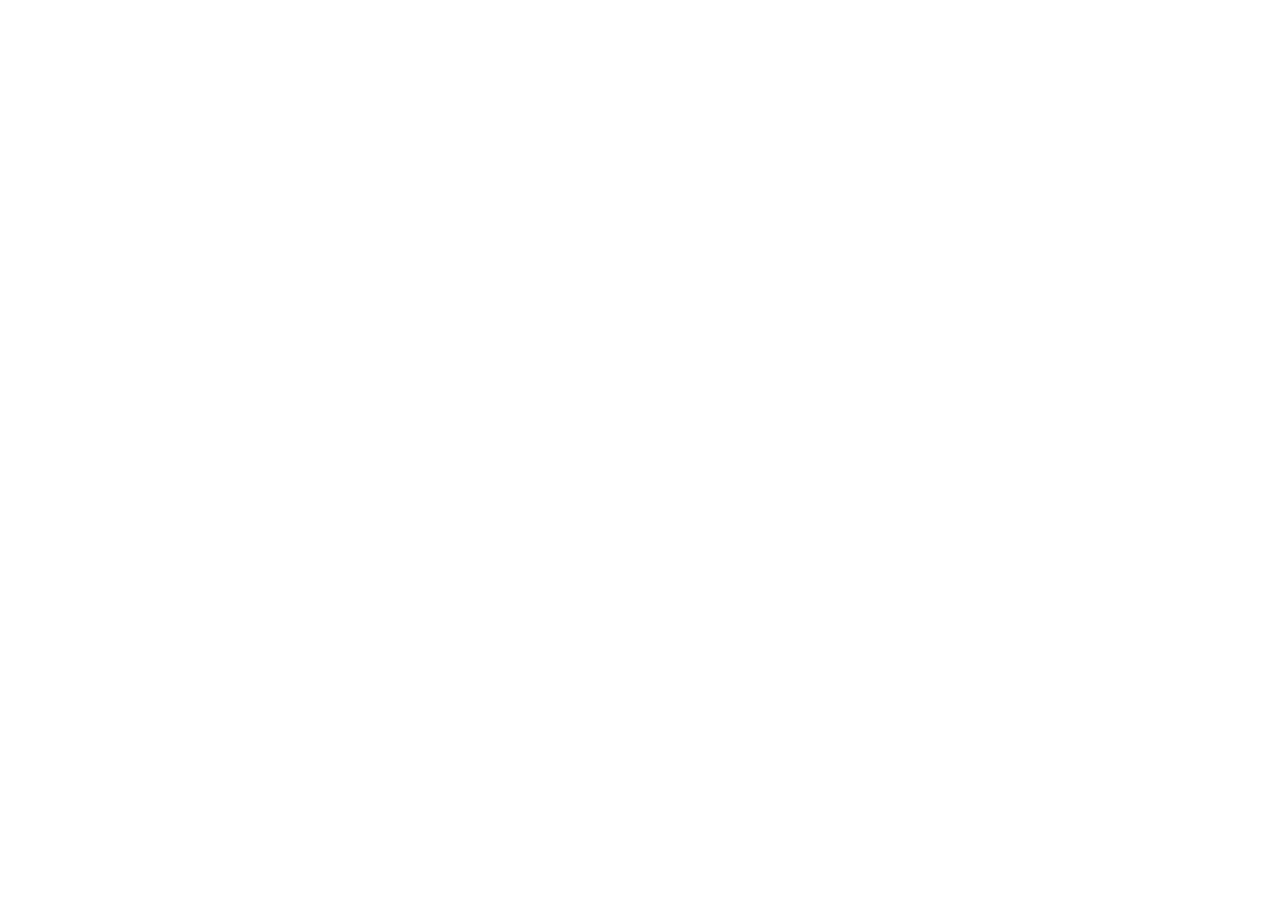
==== s6/index.html @ c53473c1 "initial commit" ====
<!doctype html>
<html lang="en">
  <head>
    <meta charset="UTF-8" />
    <meta name="viewport" content="width=device-width, initial-scale=1.0" />
    <title>Document</title>
  </head>
  <body></body>
</html>
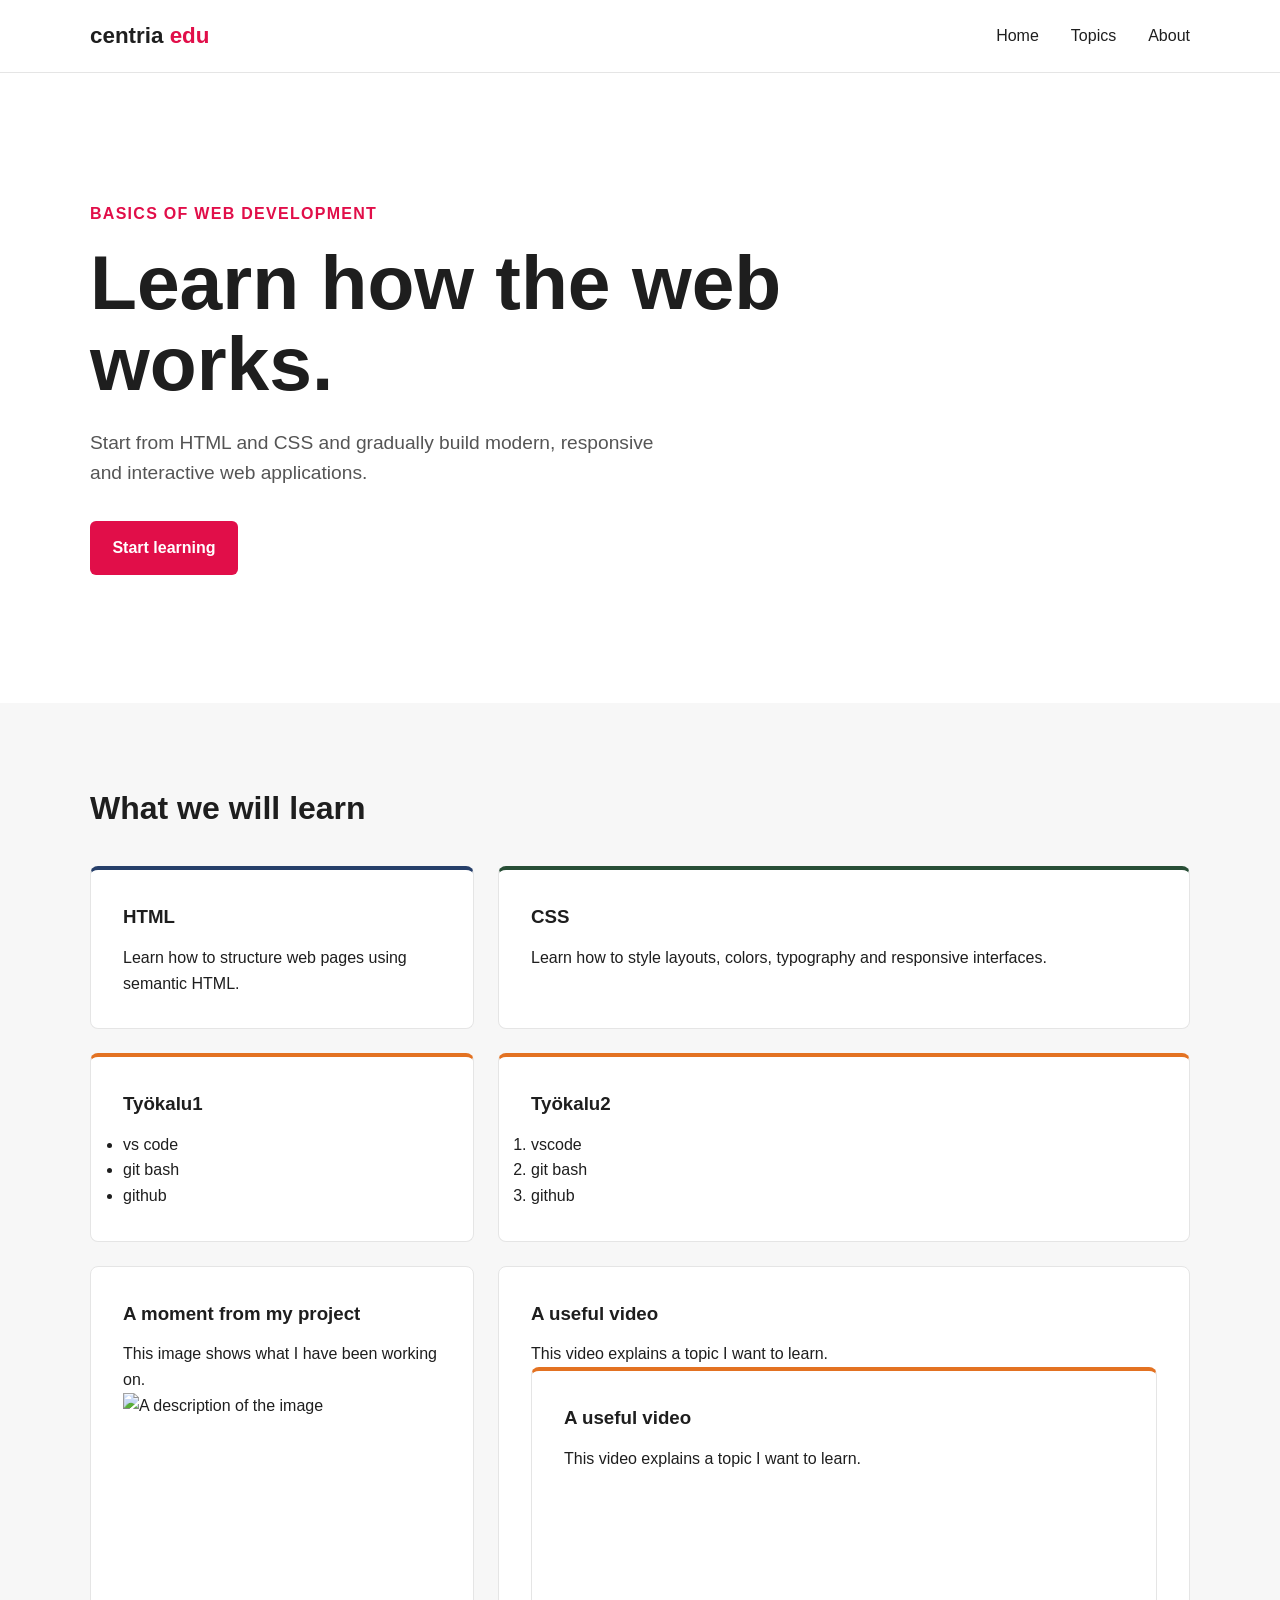
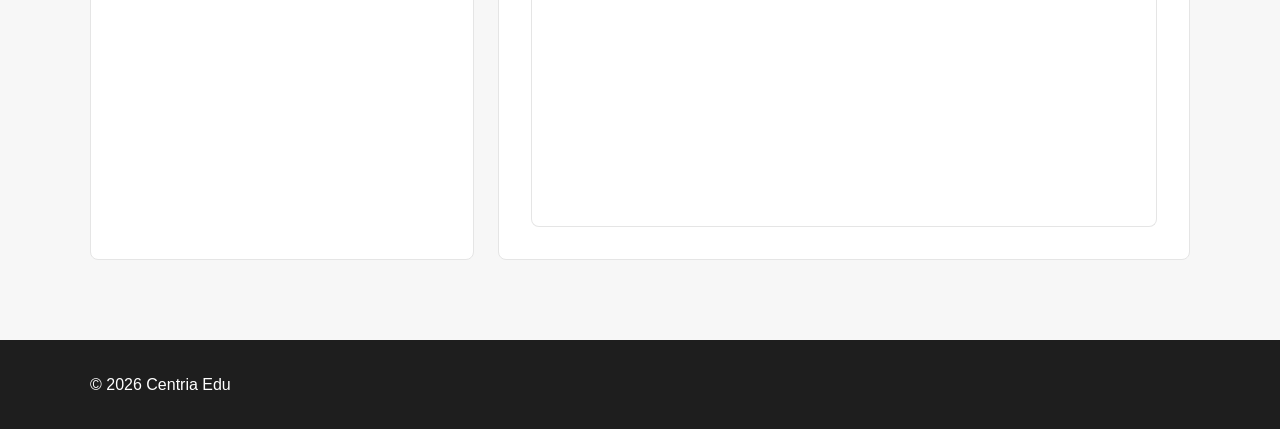
==== commit d58c3813: "aa" ====
--- a/s6/index.html
+++ b/s6/index.html
@@ -1,9 +1,128 @@
+<!--
+    Centria Edu - Basics of Web Development
+
+    Original author: Ville Heikkiniemi
+    Modified by: Marko Köyhäjoki
+    Last modified: 2026-09-11
+
+    Based on the original course template.
+-->
 <!doctype html>
 <html lang="en">
   <head>
     <meta charset="UTF-8" />
     <meta name="viewport" content="width=device-width, initial-scale=1.0" />
-    <title>Document</title>
+    <meta name="author" content="Ville Heikkiniemi" />
+    <link rel="icon" href="favicon.ico" />
+    <link rel="stylesheet" href="style.css" />
+
+    <title>Centria Edu | Basics of Web Development</title>
   </head>
-  <body></body>
+  <body>
+    <header>
+      <div class="container">
+        <nav>
+          <div class="logo">
+            centria
+            <span>edu</span>
+          </div>
+          <ul>
+            <li><a href="#">Home</a></li>
+            <li><a href="#">Topics</a></li>
+            <li><a href="#">About</a></li>
+          </ul>
+        </nav>
+      </div>
+    </header>
+    <main>
+      <section class="hero">
+        <div class="container">
+          <div class="hero-content">
+            <span class="label">Basics of Web Development</span>
+            <h1>Learn how the web works.</h1>
+            <p>
+              Start from HTML and CSS and gradually build modern, responsive and
+              interactive web applications.
+            </p>
+            <a href="#topics" class="button"> Start learning </a>
+          </div>
+        </div>
+      </section>
+      <section class="topics" id="topics">
+        <div class="container">
+          <h2>What we will learn</h2>
+
+          <div class="cards">
+            <article class="card">
+              <h3>HTML</h3>
+              <p>Learn how to structure web pages using semantic HTML.</p>
+            </article>
+            <article class="card">
+              <h3>CSS</h3>
+              <p>
+                Learn how to style layouts, colors, typography and responsive
+                interfaces.
+              </p>
+            </article>
+            <article class="card">
+              <h3>Työkalu1</h3>
+              <ul>
+                <li>vs code</li>
+                <li>git bash</li>
+                <li>github</li>
+              </ul>
+            </article>
+            <article class="card">
+              <h3>Työkalu2</h3>
+              <ol>
+                <li>vscode</li>
+                <li>git bash</li>
+                <li>github</li>
+              </ol>
+            </article>
+            <article class="card">
+              <h3>A moment from my project</h3>
+              <p>This image shows what I have been working on.</p>
+              <img src="images/project.png" alt="A description of the image" />
+            </article>
+            <article class="card">
+              <h3>A useful video</h3>
+              <p>This video explains a topic I want to learn.</p>
+              <article class="card">
+                <h3>A useful video</h3>
+
+                <p>This video explains a topic I want to learn.</p>
+
+                <div class="video-container">
+                  <iframe
+                    width="560"
+                    height="315"
+                    src="https://www.youtube.com/embed/kiXY7ynw6ek?si=uKxKBpbzOWG9fLCC"
+                    title="YouTube video player"
+                    frameborder="0"
+                    allow="
+                      accelerometer;
+                      autoplay;
+                      clipboard-write;
+                      encrypted-media;
+                      gyroscope;
+                      picture-in-picture;
+                      web-share;
+                    "
+                    referrerpolicy="strict-origin-when-cross-origin"
+                    allowfullscreen
+                  ></iframe>
+                </div>
+              </article>
+            </article>
+          </div>
+        </div>
+      </section>
+    </main>
+    <footer>
+      <div class="container">
+        <p>© 2026 Centria Edu</p>
+      </div>
+    </footer>
+  </body>
 </html>
--- a/s6/style.css
+++ b/s6/style.css
@@ -0,0 +1,172 @@
+:root {
+  --primary: #e10e49;
+  --light: #ffffff;
+  --dark: #1e1e1e;
+  --blue: #263f6a;
+  --green: #284e36;
+  --orange: #e37222;
+  --rose: #c24d52;
+}
+
+* {
+  box-sizing: border-box;
+  margin: 0;
+  padding: 0;
+}
+
+body {
+  font-family: Arial, Helvetica, sans-serif;
+  background-color: var(--light);
+  color: var(--dark);
+  line-height: 1.6;
+}
+
+header {
+  border-bottom: 1px solid #e5e5e5;
+}
+
+.container {
+  width: min(1100px, 90%);
+  margin: 0 auto;
+}
+
+nav {
+  min-height: 72px;
+  display: flex;
+  justify-content: space-between;
+  align-items: center;
+}
+
+.logo {
+  font-size: 1.4rem;
+  font-weight: bold;
+  color: var(--dark);
+}
+
+.logo span {
+  color: var(--primary);
+}
+
+nav ul {
+  display: flex;
+  gap: 2rem;
+  list-style: none;
+}
+
+nav a {
+  color: var(--dark);
+  text-decoration: none;
+}
+
+nav a:hover {
+  color: var(--primary);
+}
+
+.hero {
+  min-height: 70vh;
+  display: flex;
+  align-items: center;
+}
+
+.hero-content {
+  max-width: 700px;
+}
+
+.label {
+  display: inline-block;
+  margin-bottom: 1rem;
+  color: var(--primary);
+  font-weight: bold;
+  text-transform: uppercase;
+  letter-spacing: 0.08rem;
+}
+
+h1 {
+  margin-bottom: 1.5rem;
+  font-size: clamp(2.5rem, 6vw, 5rem);
+  line-height: 1.05;
+}
+
+.hero p {
+  max-width: 600px;
+  margin-bottom: 2rem;
+  font-size: 1.2rem;
+  color: #555;
+}
+
+.button {
+  display: inline-block;
+  padding: 0.9rem 1.4rem;
+  background-color: var(--primary);
+  color: var(--light);
+  text-decoration: none;
+  border-radius: 6px;
+  font-weight: bold;
+}
+
+.button:hover {
+  background-color: var(--rose);
+}
+
+.topics {
+  padding: 5rem 0;
+  background-color: #f7f7f7;
+}
+
+.topics h2 {
+  margin-bottom: 2rem;
+  font-size: 2rem;
+}
+
+.cards {
+  display: grid;
+  grid-template-columns: repeat(2, 1fr);
+  gap: 1.5rem;
+}
+
+.card {
+  padding: 2rem;
+  background-color: var(--light);
+  border: 1px solid #e5e5e5;
+  border-radius: 8px;
+}
+
+.card h3 {
+  margin-bottom: 0.8rem;
+}
+
+.card:nth-child(1) {
+  border-top: 4px solid var(--blue);
+}
+
+.card:nth-child(2) {
+  border-top: 4px solid var(--green);
+}
+
+.card:nth-child(3) {
+  border-top: 4px solid var(--orange);
+}
+
+.card:nth-child(4) {
+  border-top: 4px solid var(--orange);
+}
+
+footer {
+  padding: 2rem 0;
+  background-color: var(--dark);
+  color: var(--light);
+}
+
+@media (max-width: 700px) {
+  nav ul {
+    display: none;
+  }
+
+  .cards {
+    grid-template-columns: 1fr;
+  }
+
+  .hero {
+    min-height: 60vh;
+  }
+}
